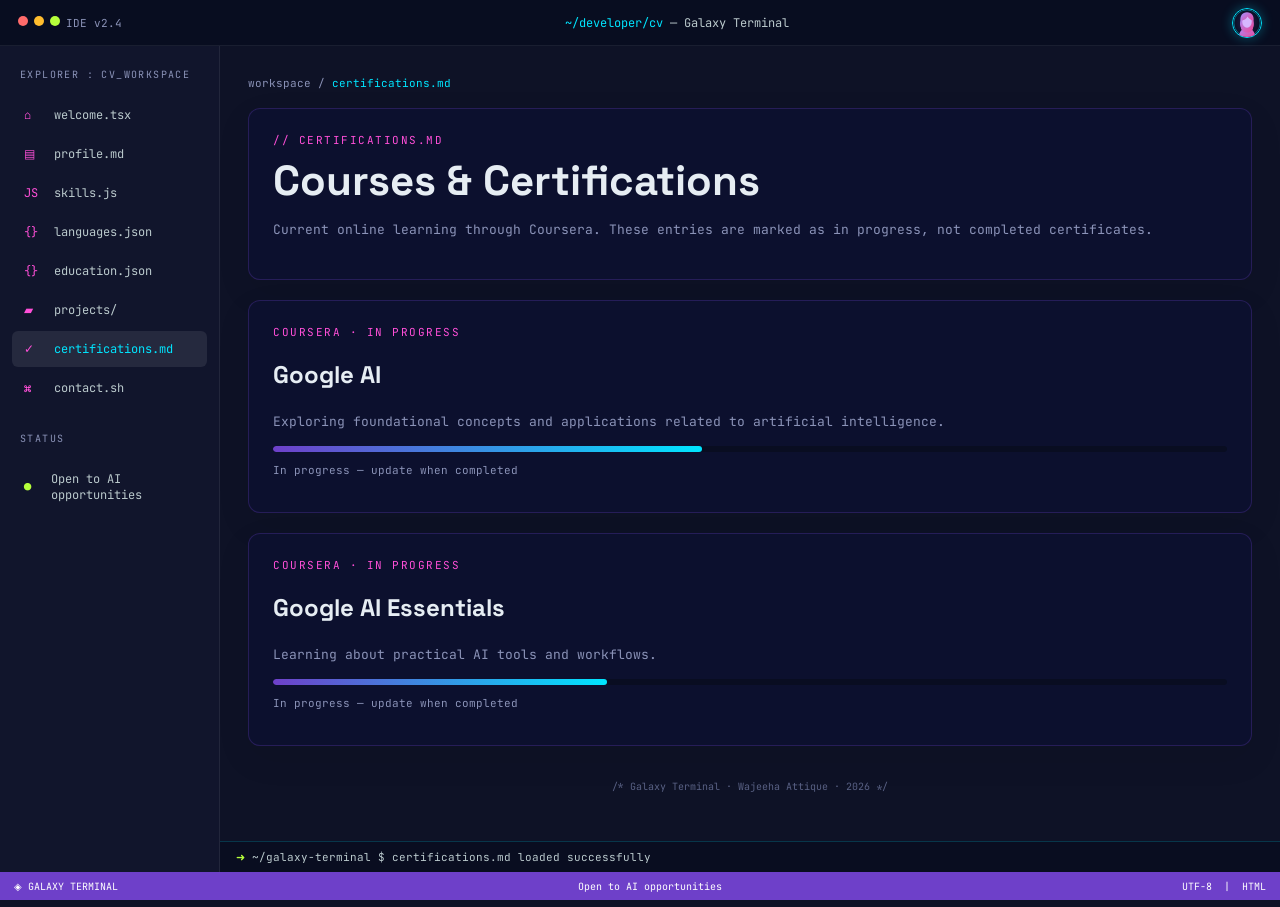
==== certifications.html @ 68f603e2 "start" ====
<!doctype html><html lang="en"><head><meta charset="utf-8"><meta name="viewport" content="width=device-width,initial-scale=1"><meta name="theme-color" content="#0e1226"><meta name="description" content="Wajeeha Attique — Galaxy Terminal CV, certifications page."><title>Wajeeha Attique | Certifications</title><link rel="stylesheet" href="style.css"><link rel="icon" href="data:image/svg+xml;charset=UTF-8,%3Csvg%20xmlns%3D%22http%3A//www.w3.org/2000/svg%22%20viewBox%3D%220%200%20200%20200%22%3E%3Cdefs%3E%3ClinearGradient%20id%3D%22g%22%20x1%3D%220%22%20y1%3D%220%22%20x2%3D%221%22%20y2%3D%221%22%3E%3Cstop%20stop-color%3D%22%23a78bfa%22/%3E%3Cstop%20offset%3D%221%22%20stop-color%3D%22%23ec4899%22/%3E%3C/linearGradient%3E%3CradialGradient%20id%3D%22b%22%3E%3Cstop%20stop-color%3D%22%2327204e%22/%3E%3Cstop%20offset%3D%221%22%20stop-color%3D%22%23080d22%22/%3E%3C/radialGradient%3E%3C/defs%3E%3Ccircle%20cx%3D%22100%22%20cy%3D%22100%22%20r%3D%2298%22%20fill%3D%22url%28%23b%29%22/%3E%3Ccircle%20cx%3D%22100%22%20cy%3D%22100%22%20r%3D%2294%22%20fill%3D%22none%22%20stroke%3D%22%2300e5ff%22%20stroke-width%3D%223%22/%3E%3Cpath%20d%3D%22M42%20200c2-40%2023-62%2058-62s56%2022%2058%2062%22%20fill%3D%22url%28%23g%29%22/%3E%3Cpath%20d%3D%22M54%2094c-7-45%2013-70%2046-70s54%2025%2046%2070l-4%2048c-9%2018-25%2026-42%2026s-33-8-42-26z%22%20fill%3D%22url%28%23g%29%22/%3E%3Cellipse%20cx%3D%22100%22%20cy%3D%2291%22%20rx%3D%2234%22%20ry%3D%2243%22%20fill%3D%22%23d7b7ff%22/%3E%3Cpath%20d%3D%22M64%2083c-4-35%2015-54%2039-54%2026%200%2041%2020%2035%2051-13-2-28-15-34-26-8%2017-23%2025-40%2029z%22%20fill%3D%22url%28%23g%29%22/%3E%3Cpath%20d%3D%22M61%2085c-3%2024%201%2049%2013%2064l-7-1c-20-20-22-54-6-75zM139%2080c9%2025%202%2055-13%2070l9-2c18-22%2018-52%204-73z%22%20fill%3D%22url%28%23g%29%22/%3E%3C/svg%3E"><link href="https://fonts.googleapis.com/css2?family=Material+Symbols+Outlined" rel="stylesheet"></head><body><header class="topbar"><div class="dots"><i class="dot red"></i><i class="dot yellow"></i><i class="dot green"></i><span class="file-meta hide-small">IDE v2.4</span></div><div class="top-path"><b>~/developer/cv</b> — Galaxy Terminal</div><img class="avatar" src="data:image/svg+xml;charset=UTF-8,%3Csvg%20xmlns%3D%22http%3A//www.w3.org/2000/svg%22%20viewBox%3D%220%200%20200%20200%22%3E%3Cdefs%3E%3ClinearGradient%20id%3D%22g%22%20x1%3D%220%22%20y1%3D%220%22%20x2%3D%221%22%20y2%3D%221%22%3E%3Cstop%20stop-color%3D%22%23a78bfa%22/%3E%3Cstop%20offset%3D%221%22%20stop-color%3D%22%23ec4899%22/%3E%3C/linearGradient%3E%3CradialGradient%20id%3D%22b%22%3E%3Cstop%20stop-color%3D%22%2327204e%22/%3E%3Cstop%20offset%3D%221%22%20stop-color%3D%22%23080d22%22/%3E%3C/radialGradient%3E%3C/defs%3E%3Ccircle%20cx%3D%22100%22%20cy%3D%22100%22%20r%3D%2298%22%20fill%3D%22url%28%23b%29%22/%3E%3Ccircle%20cx%3D%22100%22%20cy%3D%22100%22%20r%3D%2294%22%20fill%3D%22none%22%20stroke%3D%22%2300e5ff%22%20stroke-width%3D%223%22/%3E%3Cpath%20d%3D%22M42%20200c2-40%2023-62%2058-62s56%2022%2058%2062%22%20fill%3D%22url%28%23g%29%22/%3E%3Cpath%20d%3D%22M54%2094c-7-45%2013-70%2046-70s54%2025%2046%2070l-4%2048c-9%2018-25%2026-42%2026s-33-8-42-26z%22%20fill%3D%22url%28%23g%29%22/%3E%3Cellipse%20cx%3D%22100%22%20cy%3D%2291%22%20rx%3D%2234%22%20ry%3D%2243%22%20fill%3D%22%23d7b7ff%22/%3E%3Cpath%20d%3D%22M64%2083c-4-35%2015-54%2039-54%2026%200%2041%2020%2035%2051-13-2-28-15-34-26-8%2017-23%2025-40%2029z%22%20fill%3D%22url%28%23g%29%22/%3E%3Cpath%20d%3D%22M61%2085c-3%2024%201%2049%2013%2064l-7-1c-20-20-22-54-6-75zM139%2080c9%2025%202%2055-13%2070l9-2c18-22%2018-52%204-73z%22%20fill%3D%22url%28%23g%29%22/%3E%3C/svg%3E" alt="Default female profile avatar"></header><aside class="sidebar"><div class="side-label">EXPLORER : CV_WORKSPACE</div><a class="side-link " href="index.html"><span class="side-icon">⌂</span><span class="side-text">welcome.tsx</span></a><a class="side-link " href="profile.html"><span class="side-icon">▤</span><span class="side-text">profile.md</span></a><a class="side-link " href="skills.html"><span class="side-icon">JS</span><span class="side-text">skills.js</span></a><a class="side-link " href="languages.html"><span class="side-icon">{}</span><span class="side-text">languages.json</span></a><a class="side-link " href="education.html"><span class="side-icon">{}</span><span class="side-text">education.json</span></a><a class="side-link " href="projects.html"><span class="side-icon">▰</span><span class="side-text">projects/</span></a><a class="side-link active" href="certifications.html"><span class="side-icon">✓</span><span class="side-text">certifications.md</span></a><a class="side-link " href="contact.html"><span class="side-icon">⌘</span><span class="side-text">contact.sh</span></a><div class="side-label" style="margin-top:26px">STATUS</div><div class="side-link"><span class="side-icon lime">●</span><span class="side-text">Open to AI opportunities</span></div></aside><main><div class="breadcrumb"><a href="index.html">workspace</a> / <span>certifications.md</span></div><section class="panel"><div class="eyebrow">// certifications.md</div><h1 class="page-title">Courses & Certifications</h1><p class="muted">Current online learning through Coursera. These entries are marked as in progress, not completed certificates.</p></section><section class="panel"><div class="eyebrow">COURSERA · IN PROGRESS</div><h2>Google AI</h2><p class="muted">Exploring foundational concepts and applications related to artificial intelligence.</p><div class="bar"><span style="width:45%"></span></div><p class="file-meta">In progress — update when completed</p></section><section class="panel"><div class="eyebrow">COURSERA · IN PROGRESS</div><h2>Google AI Essentials</h2><p class="muted">Learning about practical AI tools and workflows.</p><div class="bar"><span style="width:35%"></span></div><p class="file-meta">In progress — update when completed</p></section><div class="footer">/* Galaxy Terminal · Wajeeha Attique · <span id="year"></span> */</div></main><div class="terminal"><strong>➜</strong> ~/galaxy-terminal $ certifications.md loaded successfully</div><div class="statusbar"><span>◈ GALAXY TERMINAL</span><span class="hide-small">Open to AI opportunities</span><span>UTF-8&nbsp; | &nbsp;HTML</span></div><script src="script.js"></script></body></html>
---- style.css ----
@import url('https://fonts.googleapis.com/css2?family=JetBrains+Mono:wght@300;400;500;600;700&family=Space+Grotesk:wght@400;500;600;700&display=swap');
:root{color-scheme:dark;--bg:#0e1226;--panel:#0d1130;--cyan:#00e5ff;--purple:#6e40c9;--pink:#ff4fd8;--lime:#b6ff3b;--text:#e6edf3;--muted:#8b93b8}
*{box-sizing:border-box}html{scroll-behavior:smooth;scrollbar-width:thin;scrollbar-color:#3b3d63 #090d21}body{margin:0;min-height:100vh;background:var(--bg);color:var(--text);font-family:'JetBrains Mono',monospace;overflow-x:hidden}h1,h2,h3{font-family:'Space Grotesk',sans-serif}a{color:inherit;text-decoration:none}button{font:inherit;cursor:pointer}a:focus-visible,button:focus-visible{outline:2px solid var(--cyan);outline-offset:3px}::selection{background:var(--cyan);color:#090d21}.topbar{height:46px;position:fixed;inset:0 0 auto;z-index:20;display:flex;align-items:center;justify-content:space-between;gap:12px;padding:0 18px;background:#090d21eF;border-bottom:1px solid #ffffff12;backdrop-filter:blur(16px)}.dots{display:flex;gap:6px}.dot{width:10px;height:10px;border-radius:50%}.red{background:#ff6b6b}.yellow{background:#ffbd2e}.green{background:#b6ff3b}.top-path{font-size:12px;color:#bac9cc}.top-path b{color:var(--cyan);font-weight:400}.avatar{width:30px;height:30px;border-radius:50%;border:1px solid var(--cyan);box-shadow:0 0 12px #00e5ff55}.sidebar{position:fixed;left:0;top:46px;bottom:28px;width:220px;background:#11152c;border-right:1px solid #ffffff12;padding:18px 12px;overflow-y:auto}.side-label{font-size:10px;color:#8b93b8;letter-spacing:1.4px;margin:4px 8px 16px}.side-link{display:flex;gap:10px;align-items:center;padding:10px 12px;border-radius:6px;color:#bac9cc;font-size:12px;margin:3px 0}.side-link:hover,.side-link.active{background:#25293e;color:var(--cyan)}.side-icon{width:20px;color:var(--pink)}main{margin-left:220px;padding:76px 28px 100px;max-width:1300px}.breadcrumb{font-size:11px;color:#8b93b8;margin-bottom:18px}.breadcrumb span{color:var(--cyan)}.panel{background:rgba(13,17,48,.9);border:1px solid #6e40c944;border-radius:12px;padding:24px;margin-bottom:20px;box-shadow:0 12px 36px #00000012}.eyebrow{font-size:11px;color:var(--pink);letter-spacing:1.5px;text-transform:uppercase}.page-title{font-size:clamp(28px,4vw,42px);margin:10px 0 8px;line-height:1.15}.muted{color:var(--muted);font-size:13px;line-height:1.8}.cyan{color:var(--cyan)}.pink{color:var(--pink)}.lime{color:var(--lime)}.grid{display:grid;grid-template-columns:repeat(2,minmax(0,1fr));gap:14px}.card{background:#090d21;border:1px solid #ffffff12;border-radius:9px;padding:18px}.card h3{margin:0 0 8px;font-size:16px}.tag{display:inline-block;border:1px solid #00e5ff35;background:#00e5ff0d;color:#baf7ff;border-radius:5px;padding:5px 8px;font-size:11px;margin:4px 4px 0 0}.bar{height:6px;background:#090d21;border-radius:9px;overflow:hidden;margin-top:10px}.bar span{display:block;height:100%;background:linear-gradient(90deg,#6e40c9,#00e5ff);border-radius:9px}.codebox{background:#090d21;border-radius:8px;padding:18px;overflow-x:auto;font-size:12px;line-height:2;color:#bac9cc}.btn{display:inline-flex;align-items:center;gap:8px;border-radius:6px;background:#c000a2;color:#ffe0f0;padding:11px 15px;font-size:12px;font-weight:700}.btn.secondary{background:#25293e;color:var(--cyan);border:1px solid #00e5ff33}.actions{display:flex;gap:10px;flex-wrap:wrap;margin-top:20px}.statusbar{position:fixed;z-index:30;bottom:0;left:0;right:0;height:28px;background:#6e40c9;display:flex;align-items:center;justify-content:space-between;padding:0 14px;font-size:10px;color:#fff}.terminal{position:fixed;bottom:28px;left:220px;right:0;background:#090d21ed;border-top:1px solid #00e5ff30;padding:8px 16px;font-size:11px;color:#bac9cc;z-index:10}.terminal strong{color:var(--lime);font-weight:400}.footer{font-size:10px;color:#596184;text-align:center;padding:14px}.profile-head{display:flex;align-items:center;gap:22px}.profile-head img{width:92px;height:92px;border-radius:50%;border:3px solid var(--cyan);box-shadow:0 0 22px #00e5ff33}.file-row{display:flex;align-items:center;justify-content:space-between;gap:12px;padding:13px 0;border-bottom:1px solid #ffffff10}.file-row:last-child{border-bottom:0}.file-name{color:#dee1fd}.file-meta{color:#8b93b8;font-size:11px}.notice{border-left:3px solid var(--cyan);padding:12px 15px;background:#00e5ff0a;color:#bac9cc;font-size:12px;line-height:1.8}
@media(max-width:800px){.sidebar{width:54px;padding:14px 5px}.side-label,.side-text{display:none}.side-link{justify-content:center;padding:11px 4px}.side-icon{width:auto}main{margin-left:54px;padding:70px 14px 110px}.terminal{left:54px}.grid{grid-template-columns:1fr}.profile-head{align-items:flex-start}.top-path{font-size:10px}.panel{padding:18px}}
@media(max-width:480px){.topbar{padding:0 10px}.hide-small{display:none}.profile-head{flex-direction:column}.page-title{font-size:29px}.statusbar{font-size:9px;padding:0 7px}}
@media(prefers-reduced-motion:reduce){*{scroll-behavior:auto!important;transition:none!important;animation:none!important}}

/* Homepage navigation helpers */
.workspace-sidebar a[href] {cursor:pointer}
.workspace-main {min-width:0}
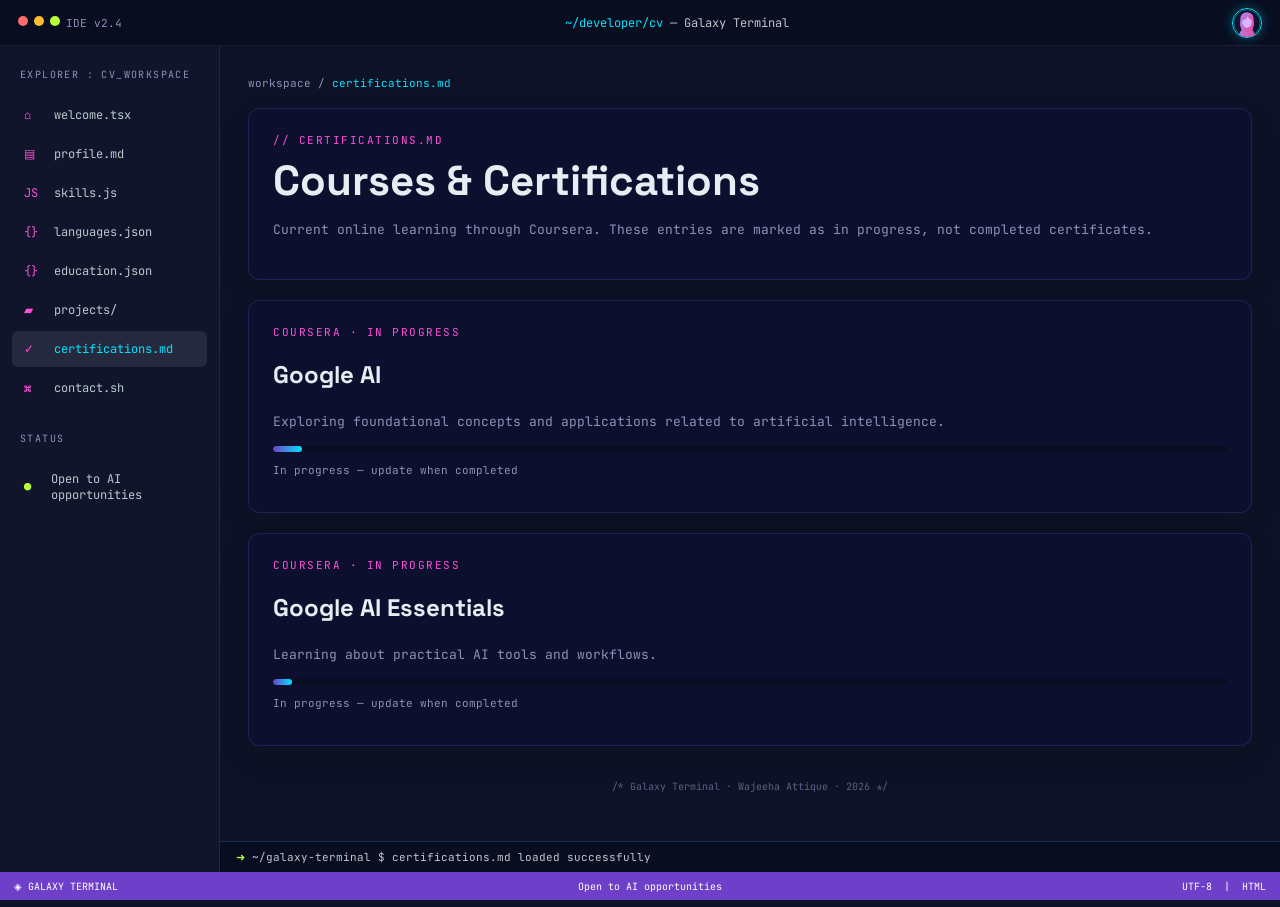
==== commit acda6ba6: "changes" ====
--- a/certifications.html
+++ b/certifications.html
@@ -1 +1,113 @@
-<!doctype html><html lang="en"><head><meta charset="utf-8"><meta name="viewport" content="width=device-width,initial-scale=1"><meta name="theme-color" content="#0e1226"><meta name="description" content="Wajeeha Attique — Galaxy Terminal CV, certifications page."><title>Wajeeha Attique | Certifications</title><link rel="stylesheet" href="style.css"><link rel="icon" href="data:image/svg+xml;charset=UTF-8,%3Csvg%20xmlns%3D%22http%3A//www.w3.org/2000/svg%22%20viewBox%3D%220%200%20200%20200%22%3E%3Cdefs%3E%3ClinearGradient%20id%3D%22g%22%20x1%3D%220%22%20y1%3D%220%22%20x2%3D%221%22%20y2%3D%221%22%3E%3Cstop%20stop-color%3D%22%23a78bfa%22/%3E%3Cstop%20offset%3D%221%22%20stop-color%3D%22%23ec4899%22/%3E%3C/linearGradient%3E%3CradialGradient%20id%3D%22b%22%3E%3Cstop%20stop-color%3D%22%2327204e%22/%3E%3Cstop%20offset%3D%221%22%20stop-color%3D%22%23080d22%22/%3E%3C/radialGradient%3E%3C/defs%3E%3Ccircle%20cx%3D%22100%22%20cy%3D%22100%22%20r%3D%2298%22%20fill%3D%22url%28%23b%29%22/%3E%3Ccircle%20cx%3D%22100%22%20cy%3D%22100%22%20r%3D%2294%22%20fill%3D%22none%22%20stroke%3D%22%2300e5ff%22%20stroke-width%3D%223%22/%3E%3Cpath%20d%3D%22M42%20200c2-40%2023-62%2058-62s56%2022%2058%2062%22%20fill%3D%22url%28%23g%29%22/%3E%3Cpath%20d%3D%22M54%2094c-7-45%2013-70%2046-70s54%2025%2046%2070l-4%2048c-9%2018-25%2026-42%2026s-33-8-42-26z%22%20fill%3D%22url%28%23g%29%22/%3E%3Cellipse%20cx%3D%22100%22%20cy%3D%2291%22%20rx%3D%2234%22%20ry%3D%2243%22%20fill%3D%22%23d7b7ff%22/%3E%3Cpath%20d%3D%22M64%2083c-4-35%2015-54%2039-54%2026%200%2041%2020%2035%2051-13-2-28-15-34-26-8%2017-23%2025-40%2029z%22%20fill%3D%22url%28%23g%29%22/%3E%3Cpath%20d%3D%22M61%2085c-3%2024%201%2049%2013%2064l-7-1c-20-20-22-54-6-75zM139%2080c9%2025%202%2055-13%2070l9-2c18-22%2018-52%204-73z%22%20fill%3D%22url%28%23g%29%22/%3E%3C/svg%3E"><link href="https://fonts.googleapis.com/css2?family=Material+Symbols+Outlined" rel="stylesheet"></head><body><header class="topbar"><div class="dots"><i class="dot red"></i><i class="dot yellow"></i><i class="dot green"></i><span class="file-meta hide-small">IDE v2.4</span></div><div class="top-path"><b>~/developer/cv</b> — Galaxy Terminal</div><img class="avatar" src="data:image/svg+xml;charset=UTF-8,%3Csvg%20xmlns%3D%22http%3A//www.w3.org/2000/svg%22%20viewBox%3D%220%200%20200%20200%22%3E%3Cdefs%3E%3ClinearGradient%20id%3D%22g%22%20x1%3D%220%22%20y1%3D%220%22%20x2%3D%221%22%20y2%3D%221%22%3E%3Cstop%20stop-color%3D%22%23a78bfa%22/%3E%3Cstop%20offset%3D%221%22%20stop-color%3D%22%23ec4899%22/%3E%3C/linearGradient%3E%3CradialGradient%20id%3D%22b%22%3E%3Cstop%20stop-color%3D%22%2327204e%22/%3E%3Cstop%20offset%3D%221%22%20stop-color%3D%22%23080d22%22/%3E%3C/radialGradient%3E%3C/defs%3E%3Ccircle%20cx%3D%22100%22%20cy%3D%22100%22%20r%3D%2298%22%20fill%3D%22url%28%23b%29%22/%3E%3Ccircle%20cx%3D%22100%22%20cy%3D%22100%22%20r%3D%2294%22%20fill%3D%22none%22%20stroke%3D%22%2300e5ff%22%20stroke-width%3D%223%22/%3E%3Cpath%20d%3D%22M42%20200c2-40%2023-62%2058-62s56%2022%2058%2062%22%20fill%3D%22url%28%23g%29%22/%3E%3Cpath%20d%3D%22M54%2094c-7-45%2013-70%2046-70s54%2025%2046%2070l-4%2048c-9%2018-25%2026-42%2026s-33-8-42-26z%22%20fill%3D%22url%28%23g%29%22/%3E%3Cellipse%20cx%3D%22100%22%20cy%3D%2291%22%20rx%3D%2234%22%20ry%3D%2243%22%20fill%3D%22%23d7b7ff%22/%3E%3Cpath%20d%3D%22M64%2083c-4-35%2015-54%2039-54%2026%200%2041%2020%2035%2051-13-2-28-15-34-26-8%2017-23%2025-40%2029z%22%20fill%3D%22url%28%23g%29%22/%3E%3Cpath%20d%3D%22M61%2085c-3%2024%201%2049%2013%2064l-7-1c-20-20-22-54-6-75zM139%2080c9%2025%202%2055-13%2070l9-2c18-22%2018-52%204-73z%22%20fill%3D%22url%28%23g%29%22/%3E%3C/svg%3E" alt="Default female profile avatar"></header><aside class="sidebar"><div class="side-label">EXPLORER : CV_WORKSPACE</div><a class="side-link " href="index.html"><span class="side-icon">⌂</span><span class="side-text">welcome.tsx</span></a><a class="side-link " href="profile.html"><span class="side-icon">▤</span><span class="side-text">profile.md</span></a><a class="side-link " href="skills.html"><span class="side-icon">JS</span><span class="side-text">skills.js</span></a><a class="side-link " href="languages.html"><span class="side-icon">{}</span><span class="side-text">languages.json</span></a><a class="side-link " href="education.html"><span class="side-icon">{}</span><span class="side-text">education.json</span></a><a class="side-link " href="projects.html"><span class="side-icon">▰</span><span class="side-text">projects/</span></a><a class="side-link active" href="certifications.html"><span class="side-icon">✓</span><span class="side-text">certifications.md</span></a><a class="side-link " href="contact.html"><span class="side-icon">⌘</span><span class="side-text">contact.sh</span></a><div class="side-label" style="margin-top:26px">STATUS</div><div class="side-link"><span class="side-icon lime">●</span><span class="side-text">Open to AI opportunities</span></div></aside><main><div class="breadcrumb"><a href="index.html">workspace</a> / <span>certifications.md</span></div><section class="panel"><div class="eyebrow">// certifications.md</div><h1 class="page-title">Courses & Certifications</h1><p class="muted">Current online learning through Coursera. These entries are marked as in progress, not completed certificates.</p></section><section class="panel"><div class="eyebrow">COURSERA · IN PROGRESS</div><h2>Google AI</h2><p class="muted">Exploring foundational concepts and applications related to artificial intelligence.</p><div class="bar"><span style="width:45%"></span></div><p class="file-meta">In progress — update when completed</p></section><section class="panel"><div class="eyebrow">COURSERA · IN PROGRESS</div><h2>Google AI Essentials</h2><p class="muted">Learning about practical AI tools and workflows.</p><div class="bar"><span style="width:35%"></span></div><p class="file-meta">In progress — update when completed</p></section><div class="footer">/* Galaxy Terminal · Wajeeha Attique · <span id="year"></span> */</div></main><div class="terminal"><strong>➜</strong> ~/galaxy-terminal $ certifications.md loaded successfully</div><div class="statusbar"><span>◈ GALAXY TERMINAL</span><span class="hide-small">Open to AI opportunities</span><span>UTF-8&nbsp; | &nbsp;HTML</span></div><script src="script.js"></script></body></html>+<!doctype html>
+<html lang="en">
+  <head>
+    <meta charset="utf-8" />
+    <meta name="viewport" content="width=device-width,initial-scale=1" />
+    <meta name="theme-color" content="#0e1226" />
+    <meta
+      name="description"
+      content="Wajeeha Attique — Galaxy Terminal CV, certifications page."
+    />
+    <title>Wajeeha Attique | Certifications</title>
+    <link rel="stylesheet" href="style.css" />
+    <link
+      rel="icon"
+      href="data:image/svg+xml;charset=UTF-8,%3Csvg%20xmlns%3D%22http%3A//www.w3.org/2000/svg%22%20viewBox%3D%220%200%20200%20200%22%3E%3Cdefs%3E%3ClinearGradient%20id%3D%22g%22%20x1%3D%220%22%20y1%3D%220%22%20x2%3D%221%22%20y2%3D%221%22%3E%3Cstop%20stop-color%3D%22%23a78bfa%22/%3E%3Cstop%20offset%3D%221%22%20stop-color%3D%22%23ec4899%22/%3E%3C/linearGradient%3E%3CradialGradient%20id%3D%22b%22%3E%3Cstop%20stop-color%3D%22%2327204e%22/%3E%3Cstop%20offset%3D%221%22%20stop-color%3D%22%23080d22%22/%3E%3C/radialGradient%3E%3C/defs%3E%3Ccircle%20cx%3D%22100%22%20cy%3D%22100%22%20r%3D%2298%22%20fill%3D%22url%28%23b%29%22/%3E%3Ccircle%20cx%3D%22100%22%20cy%3D%22100%22%20r%3D%2294%22%20fill%3D%22none%22%20stroke%3D%22%2300e5ff%22%20stroke-width%3D%223%22/%3E%3Cpath%20d%3D%22M42%20200c2-40%2023-62%2058-62s56%2022%2058%2062%22%20fill%3D%22url%28%23g%29%22/%3E%3Cpath%20d%3D%22M54%2094c-7-45%2013-70%2046-70s54%2025%2046%2070l-4%2048c-9%2018-25%2026-42%2026s-33-8-42-26z%22%20fill%3D%22url%28%23g%29%22/%3E%3Cellipse%20cx%3D%22100%22%20cy%3D%2291%22%20rx%3D%2234%22%20ry%3D%2243%22%20fill%3D%22%23d7b7ff%22/%3E%3Cpath%20d%3D%22M64%2083c-4-35%2015-54%2039-54%2026%200%2041%2020%2035%2051-13-2-28-15-34-26-8%2017-23%2025-40%2029z%22%20fill%3D%22url%28%23g%29%22/%3E%3Cpath%20d%3D%22M61%2085c-3%2024%201%2049%2013%2064l-7-1c-20-20-22-54-6-75zM139%2080c9%2025%202%2055-13%2070l9-2c18-22%2018-52%204-73z%22%20fill%3D%22url%28%23g%29%22/%3E%3C/svg%3E"
+    />
+    <link
+      href="https://fonts.googleapis.com/css2?family=Material+Symbols+Outlined"
+      rel="stylesheet"
+    />
+  </head>
+  <body>
+    <header class="topbar">
+      <div class="dots">
+        <i class="dot red"></i><i class="dot yellow"></i
+        ><i class="dot green"></i
+        ><span class="file-meta hide-small">IDE v2.4</span>
+      </div>
+      <div class="top-path"><b>~/developer/cv</b> — Galaxy Terminal</div>
+      <img
+        class="avatar"
+        src="data:image/svg+xml;charset=UTF-8,%3Csvg%20xmlns%3D%22http%3A//www.w3.org/2000/svg%22%20viewBox%3D%220%200%20200%20200%22%3E%3Cdefs%3E%3ClinearGradient%20id%3D%22g%22%20x1%3D%220%22%20y1%3D%220%22%20x2%3D%221%22%20y2%3D%221%22%3E%3Cstop%20stop-color%3D%22%23a78bfa%22/%3E%3Cstop%20offset%3D%221%22%20stop-color%3D%22%23ec4899%22/%3E%3C/linearGradient%3E%3CradialGradient%20id%3D%22b%22%3E%3Cstop%20stop-color%3D%22%2327204e%22/%3E%3Cstop%20offset%3D%221%22%20stop-color%3D%22%23080d22%22/%3E%3C/radialGradient%3E%3C/defs%3E%3Ccircle%20cx%3D%22100%22%20cy%3D%22100%22%20r%3D%2298%22%20fill%3D%22url%28%23b%29%22/%3E%3Ccircle%20cx%3D%22100%22%20cy%3D%22100%22%20r%3D%2294%22%20fill%3D%22none%22%20stroke%3D%22%2300e5ff%22%20stroke-width%3D%223%22/%3E%3Cpath%20d%3D%22M42%20200c2-40%2023-62%2058-62s56%2022%2058%2062%22%20fill%3D%22url%28%23g%29%22/%3E%3Cpath%20d%3D%22M54%2094c-7-45%2013-70%2046-70s54%2025%2046%2070l-4%2048c-9%2018-25%2026-42%2026s-33-8-42-26z%22%20fill%3D%22url%28%23g%29%22/%3E%3Cellipse%20cx%3D%22100%22%20cy%3D%2291%22%20rx%3D%2234%22%20ry%3D%2243%22%20fill%3D%22%23d7b7ff%22/%3E%3Cpath%20d%3D%22M64%2083c-4-35%2015-54%2039-54%2026%200%2041%2020%2035%2051-13-2-28-15-34-26-8%2017-23%2025-40%2029z%22%20fill%3D%22url%28%23g%29%22/%3E%3Cpath%20d%3D%22M61%2085c-3%2024%201%2049%2013%2064l-7-1c-20-20-22-54-6-75zM139%2080c9%2025%202%2055-13%2070l9-2c18-22%2018-52%204-73z%22%20fill%3D%22url%28%23g%29%22/%3E%3C/svg%3E"
+        alt="Default female profile avatar"
+      />
+    </header>
+    <aside class="sidebar">
+      <div class="side-label">EXPLORER : CV_WORKSPACE</div>
+      <a class="side-link" href="index.html"
+        ><span class="side-icon">⌂</span
+        ><span class="side-text">welcome.tsx</span></a
+      ><a class="side-link" href="profile.html"
+        ><span class="side-icon">▤</span
+        ><span class="side-text">profile.md</span></a
+      ><a class="side-link" href="skills.html"
+        ><span class="side-icon">JS</span
+        ><span class="side-text">skills.js</span></a
+      ><a class="side-link" href="languages.html"
+        ><span class="side-icon">{}</span
+        ><span class="side-text">languages.json</span></a
+      ><a class="side-link" href="education.html"
+        ><span class="side-icon">{}</span
+        ><span class="side-text">education.json</span></a
+      ><a class="side-link" href="projects.html"
+        ><span class="side-icon">▰</span
+        ><span class="side-text">projects/</span></a
+      ><a class="side-link active" href="certifications.html"
+        ><span class="side-icon">✓</span
+        ><span class="side-text">certifications.md</span></a
+      ><a class="side-link" href="contact.html"
+        ><span class="side-icon">⌘</span
+        ><span class="side-text">contact.sh</span></a
+      >
+      <div class="side-label" style="margin-top: 26px">STATUS</div>
+      <div class="side-link">
+        <span class="side-icon lime">●</span
+        ><span class="side-text">Open to AI opportunities</span>
+      </div>
+    </aside>
+    <main>
+      <div class="breadcrumb">
+        <a href="index.html">workspace</a> / <span>certifications.md</span>
+      </div>
+      <section class="panel">
+        <div class="eyebrow">// certifications.md</div>
+        <h1 class="page-title">Courses & Certifications</h1>
+        <p class="muted">
+          Current online learning through Coursera. These entries are marked as
+          in progress, not completed certificates.
+        </p>
+      </section>
+      <section class="panel">
+        <div class="eyebrow">COURSERA · IN PROGRESS</div>
+        <h2>Google AI</h2>
+        <p class="muted">
+          Exploring foundational concepts and applications related to artificial
+          intelligence.
+        </p>
+        <div class="bar"><span style="width: 3%"></span></div>
+        <p class="file-meta">In progress — update when completed</p>
+      </section>
+      <section class="panel">
+        <div class="eyebrow">COURSERA · IN PROGRESS</div>
+        <h2>Google AI Essentials</h2>
+        <p class="muted">Learning about practical AI tools and workflows.</p>
+        <div class="bar"><span style="width: 2%"></span></div>
+        <p class="file-meta">In progress — update when completed</p>
+      </section>
+      <div class="footer">
+        /* Galaxy Terminal · Wajeeha Attique · <span id="year"></span> */
+      </div>
+    </main>
+    <div class="terminal">
+      <strong>➜</strong> ~/galaxy-terminal $ certifications.md loaded
+      successfully
+    </div>
+    <div class="statusbar">
+      <span>◈ GALAXY TERMINAL</span
+      ><span class="hide-small">Open to AI opportunities</span
+      ><span>UTF-8&nbsp; | &nbsp;HTML</span>
+    </div>
+    <script src="script.js"></script>
+  </body>
+</html>
--- a/style.css
+++ b/style.css
@@ -1,10 +1,392 @@
-@import url('https://fonts.googleapis.com/css2?family=JetBrains+Mono:wght@300;400;500;600;700&family=Space+Grotesk:wght@400;500;600;700&display=swap');
-:root{color-scheme:dark;--bg:#0e1226;--panel:#0d1130;--cyan:#00e5ff;--purple:#6e40c9;--pink:#ff4fd8;--lime:#b6ff3b;--text:#e6edf3;--muted:#8b93b8}
-*{box-sizing:border-box}html{scroll-behavior:smooth;scrollbar-width:thin;scrollbar-color:#3b3d63 #090d21}body{margin:0;min-height:100vh;background:var(--bg);color:var(--text);font-family:'JetBrains Mono',monospace;overflow-x:hidden}h1,h2,h3{font-family:'Space Grotesk',sans-serif}a{color:inherit;text-decoration:none}button{font:inherit;cursor:pointer}a:focus-visible,button:focus-visible{outline:2px solid var(--cyan);outline-offset:3px}::selection{background:var(--cyan);color:#090d21}.topbar{height:46px;position:fixed;inset:0 0 auto;z-index:20;display:flex;align-items:center;justify-content:space-between;gap:12px;padding:0 18px;background:#090d21eF;border-bottom:1px solid #ffffff12;backdrop-filter:blur(16px)}.dots{display:flex;gap:6px}.dot{width:10px;height:10px;border-radius:50%}.red{background:#ff6b6b}.yellow{background:#ffbd2e}.green{background:#b6ff3b}.top-path{font-size:12px;color:#bac9cc}.top-path b{color:var(--cyan);font-weight:400}.avatar{width:30px;height:30px;border-radius:50%;border:1px solid var(--cyan);box-shadow:0 0 12px #00e5ff55}.sidebar{position:fixed;left:0;top:46px;bottom:28px;width:220px;background:#11152c;border-right:1px solid #ffffff12;padding:18px 12px;overflow-y:auto}.side-label{font-size:10px;color:#8b93b8;letter-spacing:1.4px;margin:4px 8px 16px}.side-link{display:flex;gap:10px;align-items:center;padding:10px 12px;border-radius:6px;color:#bac9cc;font-size:12px;margin:3px 0}.side-link:hover,.side-link.active{background:#25293e;color:var(--cyan)}.side-icon{width:20px;color:var(--pink)}main{margin-left:220px;padding:76px 28px 100px;max-width:1300px}.breadcrumb{font-size:11px;color:#8b93b8;margin-bottom:18px}.breadcrumb span{color:var(--cyan)}.panel{background:rgba(13,17,48,.9);border:1px solid #6e40c944;border-radius:12px;padding:24px;margin-bottom:20px;box-shadow:0 12px 36px #00000012}.eyebrow{font-size:11px;color:var(--pink);letter-spacing:1.5px;text-transform:uppercase}.page-title{font-size:clamp(28px,4vw,42px);margin:10px 0 8px;line-height:1.15}.muted{color:var(--muted);font-size:13px;line-height:1.8}.cyan{color:var(--cyan)}.pink{color:var(--pink)}.lime{color:var(--lime)}.grid{display:grid;grid-template-columns:repeat(2,minmax(0,1fr));gap:14px}.card{background:#090d21;border:1px solid #ffffff12;border-radius:9px;padding:18px}.card h3{margin:0 0 8px;font-size:16px}.tag{display:inline-block;border:1px solid #00e5ff35;background:#00e5ff0d;color:#baf7ff;border-radius:5px;padding:5px 8px;font-size:11px;margin:4px 4px 0 0}.bar{height:6px;background:#090d21;border-radius:9px;overflow:hidden;margin-top:10px}.bar span{display:block;height:100%;background:linear-gradient(90deg,#6e40c9,#00e5ff);border-radius:9px}.codebox{background:#090d21;border-radius:8px;padding:18px;overflow-x:auto;font-size:12px;line-height:2;color:#bac9cc}.btn{display:inline-flex;align-items:center;gap:8px;border-radius:6px;background:#c000a2;color:#ffe0f0;padding:11px 15px;font-size:12px;font-weight:700}.btn.secondary{background:#25293e;color:var(--cyan);border:1px solid #00e5ff33}.actions{display:flex;gap:10px;flex-wrap:wrap;margin-top:20px}.statusbar{position:fixed;z-index:30;bottom:0;left:0;right:0;height:28px;background:#6e40c9;display:flex;align-items:center;justify-content:space-between;padding:0 14px;font-size:10px;color:#fff}.terminal{position:fixed;bottom:28px;left:220px;right:0;background:#090d21ed;border-top:1px solid #00e5ff30;padding:8px 16px;font-size:11px;color:#bac9cc;z-index:10}.terminal strong{color:var(--lime);font-weight:400}.footer{font-size:10px;color:#596184;text-align:center;padding:14px}.profile-head{display:flex;align-items:center;gap:22px}.profile-head img{width:92px;height:92px;border-radius:50%;border:3px solid var(--cyan);box-shadow:0 0 22px #00e5ff33}.file-row{display:flex;align-items:center;justify-content:space-between;gap:12px;padding:13px 0;border-bottom:1px solid #ffffff10}.file-row:last-child{border-bottom:0}.file-name{color:#dee1fd}.file-meta{color:#8b93b8;font-size:11px}.notice{border-left:3px solid var(--cyan);padding:12px 15px;background:#00e5ff0a;color:#bac9cc;font-size:12px;line-height:1.8}
-@media(max-width:800px){.sidebar{width:54px;padding:14px 5px}.side-label,.side-text{display:none}.side-link{justify-content:center;padding:11px 4px}.side-icon{width:auto}main{margin-left:54px;padding:70px 14px 110px}.terminal{left:54px}.grid{grid-template-columns:1fr}.profile-head{align-items:flex-start}.top-path{font-size:10px}.panel{padding:18px}}
-@media(max-width:480px){.topbar{padding:0 10px}.hide-small{display:none}.profile-head{flex-direction:column}.page-title{font-size:29px}.statusbar{font-size:9px;padding:0 7px}}
-@media(prefers-reduced-motion:reduce){*{scroll-behavior:auto!important;transition:none!important;animation:none!important}}
+@import url("https://fonts.googleapis.com/css2?family=JetBrains+Mono:wght@300;400;500;600;700&family=Space+Grotesk:wght@400;500;600;700&display=swap");
+:root {
+  color-scheme: dark;
+  --bg: #0e1226;
+  --panel: #0d1130;
+  --cyan: #00e5ff;
+  --purple: #6e40c9;
+  --pink: #ff4fd8;
+  --lime: #b6ff3b;
+  --text: #e6edf3;
+  --muted: #8b93b8;
+}
+* {
+  box-sizing: border-box;
+}
+html {
+  scroll-behavior: smooth;
+  scrollbar-width: thin;
+  scrollbar-color: #3b3d63 #090d21;
+}
+body {
+  margin: 0;
+  min-height: 100vh;
+  background: var(--bg);
+  color: var(--text);
+  font-family: "JetBrains Mono", monospace;
+  overflow-x: hidden;
+}
+h1,
+h2,
+h3 {
+  font-family: "Space Grotesk", sans-serif;
+}
+a {
+  color: inherit;
+  text-decoration: none;
+}
+button {
+  font: inherit;
+  cursor: pointer;
+}
+a:focus-visible,
+button:focus-visible {
+  outline: 2px solid var(--cyan);
+  outline-offset: 3px;
+}
+::selection {
+  background: var(--cyan);
+  color: #090d21;
+}
+.topbar {
+  height: 46px;
+  position: fixed;
+  inset: 0 0 auto;
+  z-index: 20;
+  display: flex;
+  align-items: center;
+  justify-content: space-between;
+  gap: 12px;
+  padding: 0 18px;
+  background: #090d21ef;
+  border-bottom: 1px solid #ffffff12;
+  backdrop-filter: blur(16px);
+}
+.dots {
+  display: flex;
+  gap: 6px;
+}
+.dot {
+  width: 10px;
+  height: 10px;
+  border-radius: 50%;
+}
+.red {
+  background: #ff6b6b;
+}
+.yellow {
+  background: #ffbd2e;
+}
+.green {
+  background: #b6ff3b;
+}
+.top-path {
+  font-size: 12px;
+  color: #bac9cc;
+}
+.top-path b {
+  color: var(--cyan);
+  font-weight: 400;
+}
+.avatar {
+  width: 30px;
+  height: 30px;
+  border-radius: 50%;
+  border: 1px solid var(--cyan);
+  box-shadow: 0 0 12px #00e5ff55;
+}
+.sidebar {
+  position: fixed;
+  left: 0;
+  top: 46px;
+  bottom: 28px;
+  width: 220px;
+  background: #11152c;
+  border-right: 1px solid #ffffff12;
+  padding: 18px 12px;
+  overflow-y: auto;
+}
+.side-label {
+  font-size: 10px;
+  color: #8b93b8;
+  letter-spacing: 1.4px;
+  margin: 4px 8px 16px;
+}
+.side-link {
+  display: flex;
+  gap: 10px;
+  align-items: center;
+  padding: 10px 12px;
+  border-radius: 6px;
+  color: #bac9cc;
+  font-size: 12px;
+  margin: 3px 0;
+}
+.side-link:hover,
+.side-link.active {
+  background: #25293e;
+  color: var(--cyan);
+}
+.side-icon {
+  width: 20px;
+  color: var(--pink);
+}
+main {
+  margin-left: 220px;
+  padding: 76px 28px 100px;
+  max-width: 1300px;
+}
+.breadcrumb {
+  font-size: 11px;
+  color: #8b93b8;
+  margin-bottom: 18px;
+}
+.breadcrumb span {
+  color: var(--cyan);
+}
+.panel {
+  background: rgba(13, 17, 48, 0.9);
+  border: 1px solid #6e40c944;
+  border-radius: 12px;
+  padding: 24px;
+  margin-bottom: 20px;
+  box-shadow: 0 12px 36px #00000012;
+}
+.eyebrow {
+  font-size: 11px;
+  color: var(--pink);
+  letter-spacing: 1.5px;
+  text-transform: uppercase;
+}
+.page-title {
+  font-size: clamp(28px, 4vw, 42px);
+  margin: 10px 0 8px;
+  line-height: 1.15;
+}
+.muted {
+  color: var(--muted);
+  font-size: 13px;
+  line-height: 1.8;
+}
+.cyan {
+  color: var(--cyan);
+}
+.pink {
+  color: var(--pink);
+}
+.lime {
+  color: var(--lime);
+}
+.grid {
+  display: grid;
+  grid-template-columns: repeat(2, minmax(0, 1fr));
+  gap: 14px;
+}
+.card {
+  background: #090d21;
+  border: 1px solid #ffffff12;
+  border-radius: 9px;
+  padding: 18px;
+}
+.card h3 {
+  margin: 0 0 8px;
+  font-size: 16px;
+}
+.tag {
+  display: inline-block;
+  border: 1px solid #00e5ff35;
+  background: #00e5ff0d;
+  color: #baf7ff;
+  border-radius: 5px;
+  padding: 5px 8px;
+  font-size: 11px;
+  margin: 4px 4px 0 0;
+}
+.bar {
+  height: 6px;
+  background: #090d21;
+  border-radius: 9px;
+  overflow: hidden;
+  margin-top: 10px;
+}
+.bar span {
+  display: block;
+  height: 100%;
+  background: linear-gradient(90deg, #6e40c9, #00e5ff);
+  border-radius: 9px;
+}
+.codebox {
+  background: #090d21;
+  border-radius: 8px;
+  padding: 18px;
+  overflow-x: auto;
+  font-size: 12px;
+  line-height: 2;
+  color: #bac9cc;
+}
+.btn {
+  display: inline-flex;
+  align-items: center;
+  gap: 8px;
+  border-radius: 6px;
+  background: #c000a2;
+  color: #ffe0f0;
+  padding: 11px 15px;
+  font-size: 12px;
+  font-weight: 700;
+}
+.btn.secondary {
+  background: #25293e;
+  color: var(--cyan);
+  border: 1px solid #00e5ff33;
+}
+.actions {
+  display: flex;
+  gap: 10px;
+  flex-wrap: wrap;
+  margin-top: 20px;
+}
+.statusbar {
+  position: fixed;
+  z-index: 30;
+  bottom: 0;
+  left: 0;
+  right: 0;
+  height: 28px;
+  background: #6e40c9;
+  display: flex;
+  align-items: center;
+  justify-content: space-between;
+  padding: 0 14px;
+  font-size: 10px;
+  color: #fff;
+}
+.terminal {
+  position: fixed;
+  bottom: 28px;
+  left: 220px;
+  right: 0;
+  background: #090d21ed;
+  border-top: 1px solid #00e5ff30;
+  padding: 8px 16px;
+  font-size: 11px;
+  color: #bac9cc;
+  z-index: 10;
+}
+.terminal strong {
+  color: var(--lime);
+  font-weight: 400;
+}
+.footer {
+  font-size: 10px;
+  color: #596184;
+  text-align: center;
+  padding: 14px;
+}
+.profile-head {
+  display: flex;
+  align-items: center;
+  gap: 22px;
+}
+.profile-head img {
+  width: 92px;
+  height: 92px;
+  border-radius: 50%;
+  border: 3px solid var(--cyan);
+  box-shadow: 0 0 22px #00e5ff33;
+}
+.file-row {
+  display: flex;
+  align-items: center;
+  justify-content: space-between;
+  gap: 12px;
+  padding: 13px 0;
+  border-bottom: 1px solid #ffffff10;
+}
+.file-row:last-child {
+  border-bottom: 0;
+}
+.file-name {
+  color: #dee1fd;
+}
+.file-meta {
+  color: #8b93b8;
+  font-size: 11px;
+}
+.notice {
+  border-left: 3px solid var(--cyan);
+  padding: 12px 15px;
+  background: #00e5ff0a;
+  color: #bac9cc;
+  font-size: 12px;
+  line-height: 1.8;
+}
+@media (max-width: 800px) {
+  .sidebar {
+    width: 54px;
+    padding: 14px 5px;
+  }
+  .side-label,
+  .side-text {
+    display: none;
+  }
+  .side-link {
+    justify-content: center;
+    padding: 11px 4px;
+  }
+  .side-icon {
+    width: auto;
+  }
+  main {
+    margin-left: 54px;
+    padding: 70px 14px 110px;
+  }
+  .terminal {
+    left: 54px;
+  }
+  .grid {
+    grid-template-columns: 1fr;
+  }
+  .profile-head {
+    align-items: flex-start;
+  }
+  .top-path {
+    font-size: 10px;
+  }
+  .panel {
+    padding: 18px;
+  }
+}
+@media (max-width: 480px) {
+  .topbar {
+    padding: 0 10px;
+  }
+  .hide-small {
+    display: none;
+  }
+  .profile-head {
+    flex-direction: column;
+  }
+  .page-title {
+    font-size: 29px;
+  }
+  .statusbar {
+    font-size: 9px;
+    padding: 0 7px;
+  }
+}
+@media (prefers-reduced-motion: reduce) {
+  * {
+    scroll-behavior: auto !important;
+    transition: none !important;
+    animation: none !important;
+  }
+}
 
 /* Homepage navigation helpers */
-.workspace-sidebar a[href] {cursor:pointer}
-.workspace-main {min-width:0}
+.workspace-sidebar a[href] {
+  cursor: pointer;
+}
+.workspace-main {
+  min-width: 0;
+}
